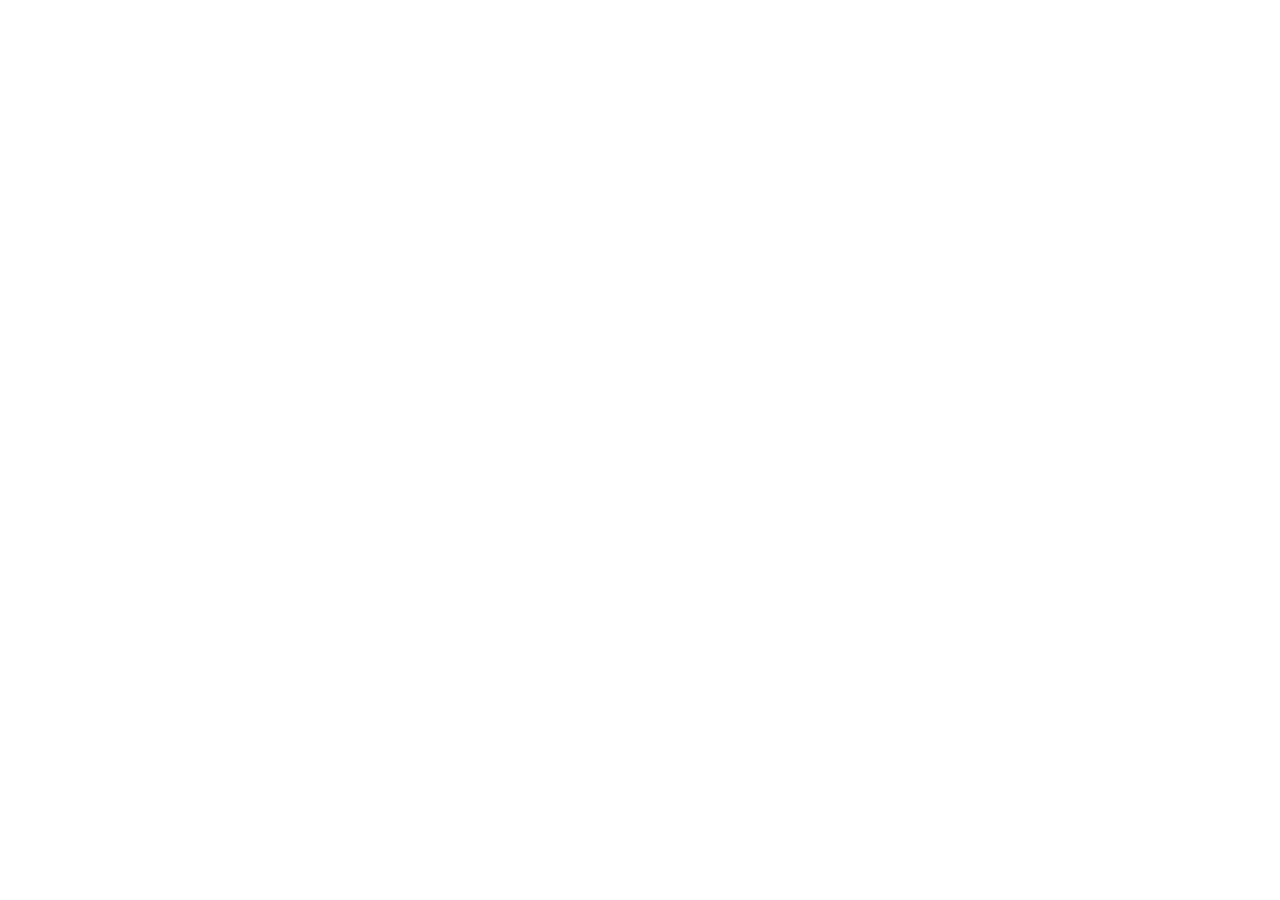
==== scenario_builder/index.html @ 8b06dfee "VIS 2" ====
<!-- VIS 1: Simulated Response Time  -->
<!DOCTYPE html>
<html lang="en">
<head>
    <meta charset="UTF-8">
    <meta name="viewport" content="width=device-width, initial-scale=1.0">
    <title>Scenario Builder</title>
</head>
<body>
    
</body>
</html>
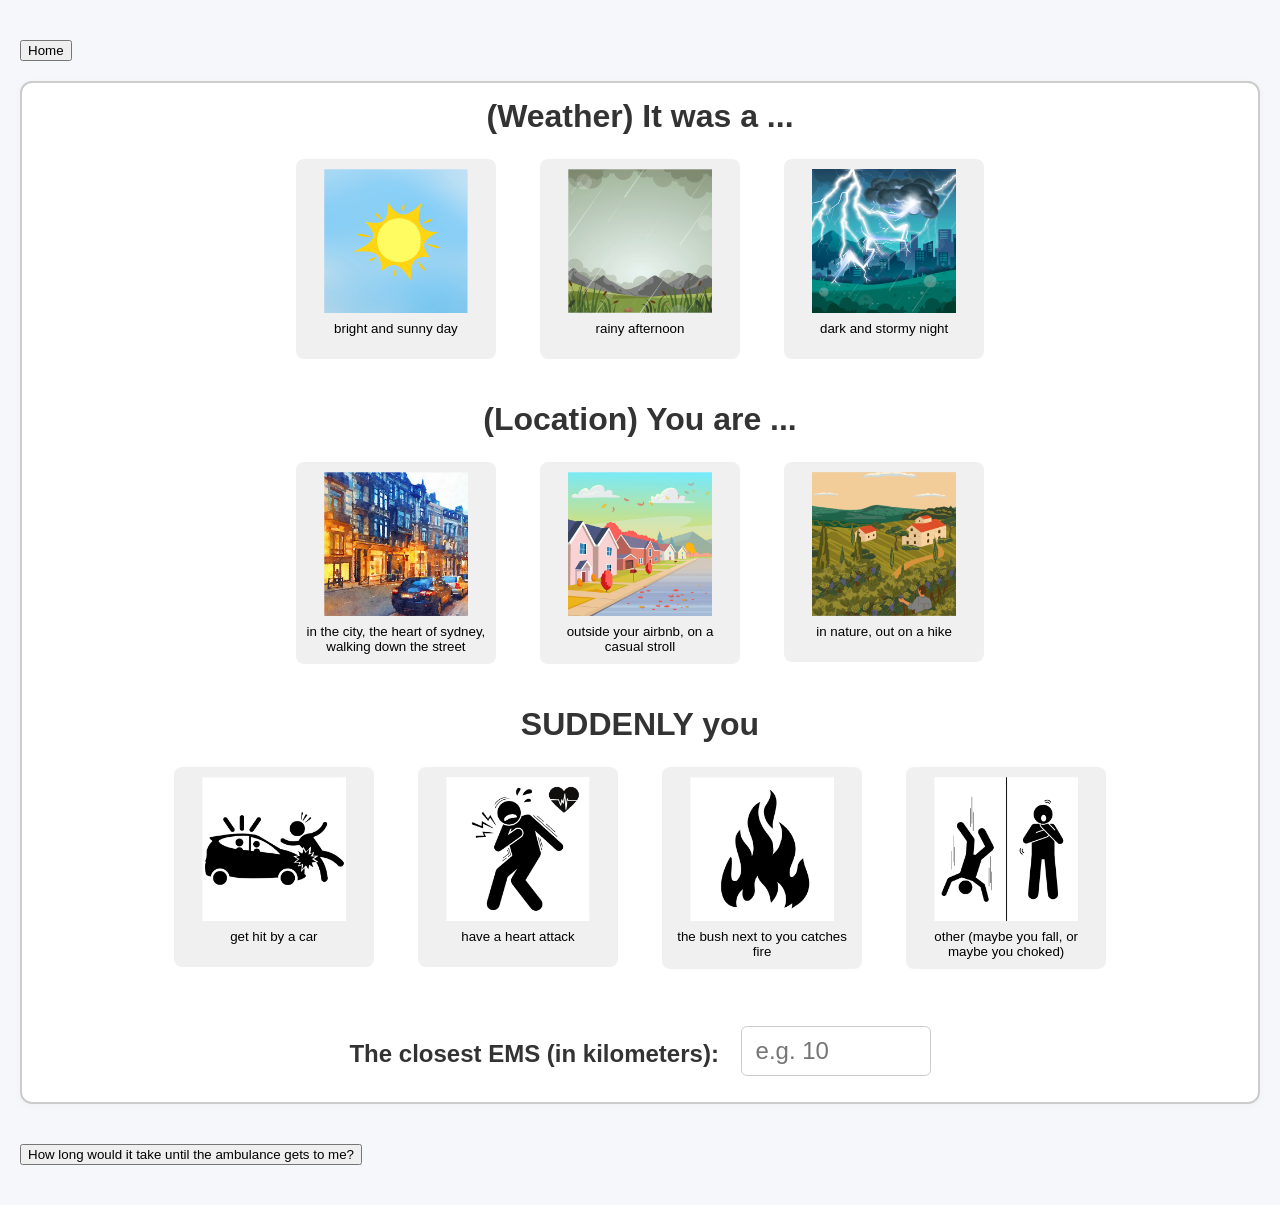
==== commit 9ef2aa8e: "added a new page for scenario builder" ====
--- a/scenario_builder/index.html
+++ b/scenario_builder/index.html
@@ -4,9 +4,66 @@
 <head>
     <meta charset="UTF-8">
     <meta name="viewport" content="width=device-width, initial-scale=1.0">
+    <link rel="stylesheet" href="scenario_builder.css" />
+    <link rel="icon" href="../assets/favicon.svg" type="image/svg+xml" />
+    <script src="https://d3js.org/d3.v7.min.js"></script>
     <title>Scenario Builder</title>
 </head>
 <body>
+    <!-- HOME button -->
+    <button id="home" onclick="location.href='../index.html'">
+        Home
+    </button>
+
+    <!-- Scenario Building Begins -->
+    <div id="buttons-numbers">
+        <div id="scenario-container"></div>
+        <!-- Distance Input Field -->
+        <div id="distance-input-wrapper">
+            <label for="distance-input">
+                The closest EMS (in kilometers):
+            </label>
+            <input 
+                type="number" 
+                id="distance-input" 
+                placeholder="e.g. 10" 
+                min="1" 
+                max="50"
+            >
+        </div>
+    </div>
+    
+
+    <div class="plot-button">
+        <button id="plot">
+            How long would it take until the ambulance gets to me?
+        </button>
+    </div>
+    
+    <div id="warning"></div>
+
+    <div id="chart">
+        <div id="scatterplot-options">
+            <div id="toggles-wrapper" class="toggles-wrapper"></div>
+    
+            <div id="distance-input-slider">
+                <label for="distance-input">
+                    Distance from incident (in kilometers):
+                    <span id="distance-value">25</span> km
+                </label>
+                <input 
+                    type="range" 
+                    id="distance-input" 
+                    min="1" 
+                    max="50"
+                >
+            </div>
+        </div>
+        <svg></svg>
+    </div>
+    
+    
+    <script src="simulation.js"></script>
     
 </body>
 </html>
--- a/scenario_builder/scenario_builder.css
+++ b/scenario_builder/scenario_builder.css
@@ -0,0 +1,202 @@
+/* General Page Style */
+body {
+    font-family: Arial, sans-serif;
+    background-color: #f5f7fa;
+    margin: 0;
+    padding: 40px 20px;
+    color: #333;
+}
+
+/* BUTTONS */
+#buttons-numbers {
+    border: 2px solid #ccc; /* Gray border */
+    border-radius: 12px;
+    padding: 10px;
+    margin: 20px 0 40px 0; /* top: 20px, bottom: 40px */
+    background-color: #ffffff;
+    box-shadow: 0 2px 8px rgba(0, 0, 0, 0.03);
+}
+
+.scenario-button {
+    text-align: center;
+    margin: 0px 0 20px 0; /* top: 20px, bottom: 40px */
+    padding: 5px;
+    background-color: #ffffff;
+}
+.scenario-button h3 {
+    margin: 0px 0 12px 0; /* top: 8px, bottom: 12px */
+    font-size: 200%;
+}
+.button-wrapper {
+    display: inline-block;
+    padding: 1%;
+    margin: 0 10px;
+}
+.button-wrapper button {
+    display: flex;
+    flex-direction: column;
+    align-items: center;
+    border: none;
+    background-color: #f0f0f0;
+    padding: 10px;
+    border-radius: 8px;
+    cursor: pointer;
+    width: 200px; /* fixed width for consistency */
+    aspect-ratio: 1 / 1; /* match width for square shape */
+    transition: transform 0.2s ease, background-color 0.2s ease, border 0.2s ease;
+    box-sizing: border-box; /* ensures padding doesn't exceed size */
+}
+.button-wrapper button.selected {
+    border: 1.5px solid #cb6767;
+    box-shadow: 0 0 8px #cb6767;
+}
+.button-wrapper button:hover {
+    background-color: #cb6767;
+    transform: scale(1.1);
+    transition: transform 0.2s ease, background-color 0.2s ease;
+}
+.button-wrapper button img {
+    width: 80%;
+    aspect-ratio: 1 / 1;
+    object-fit: cover; /* ensures square shape */
+    margin-bottom: 8px;
+}
+
+/* DISTANCE INPUT */
+#distance-input-wrapper {
+    text-align: center;
+    margin-top: 30px;
+    padding: 10px;
+    background-color: #ffffff;
+}
+#distance-input-wrapper label {
+    font-size: 1.5rem;   /* bigger label text */
+    margin-right: 15px;
+    font-weight: bold;
+    vertical-align: middle;
+}
+#distance-input-wrapper input {
+    padding: 10px 14px;     /* bigger padding for bigger input */
+    border-radius: 6px;
+    border: 1.5px solid #ccc;
+    width: 160px;           /* wider input */
+    font-size: 1.5rem;      /* bigger input text */
+    vertical-align: middle;
+}
+
+/* PLOT button */
+.plot-buttons {
+    display: flex;
+    justify-content: center;
+    margin: 2rem 0;
+}
+.plot-buttons button#plot {
+    width: 80%;
+    padding: 1rem 2rem;
+    background-color: white; /* lighter than #cb6767 */
+    color: black;
+    border: 2px solid #ccc;
+    border-radius: 8px;
+    font-size: 1.2rem;
+    cursor: pointer;
+    transition: background-color 0.3s ease, transform 0.3s ease;
+}
+.plot-buttons button#plot:hover {
+    background-color: #cb6767;
+    transform: scale(1.05);
+}
+
+/* Warning */
+#warning {
+    display: none; /* update to flex with js*/
+    justify-content: center;
+    align-items: center;
+    margin: 20px auto;
+    padding: 15px 20px;
+    max-width: 600px;
+    font-size: 1.2rem;
+    font-weight: 500;
+    border: 2px solid #cb6767;
+    background-color: #ffe6e6;
+    color: #cb0000;
+    border-radius: 8px;
+    text-align: center;
+}
+
+/* CHART */
+#chart {
+    display: none; /* WILL UPDATE TO FLEX USING JS */
+    flex-direction: column;
+    justify-content: center;
+    align-items: center;
+    width: 100%;
+    margin-top: 30px;
+    border: 2px solid #cb6767; /* Red border around everything */
+    border-radius: 12px;
+}
+
+/* One big box for toggles + slider */
+#scatterplot-options {
+    display: flex;
+    flex-direction: column;
+    gap: 20px;
+    padding: 20px;
+    max-width: 900px;
+    width: 100%;
+}
+
+/* toggles inside */
+.toggles-wrapper {
+    display: flex;
+    flex-wrap: wrap;
+    justify-content: space-between;
+    gap: 20px;
+    padding: 10px;
+    border-radius: 8px;
+    background-color: #f9f9f9;
+}
+
+/* individual toggle container */
+.toggle-container {
+    flex: 1;
+    min-width: 150px;
+    max-width: 300px;
+    display: flex;
+    flex-direction: column;
+    align-items: flex-start;
+    font-size: 1.1rem;
+}
+
+.toggle-container select {
+    width: 100%;
+    font-size: 1rem;
+    padding: 6px 10px;
+    border-radius: 6px;
+    margin-top: 5px;
+}
+
+/* Slider styling */
+#distance-input-slider {
+    display: flex;
+    flex-direction: column;
+    align-items: flex-start;
+    padding: 10px;
+    background-color: #f9f9f9;
+    border-radius: 8px;
+}
+
+#distance-input-slider label {
+    font-size: 1rem;
+    margin-bottom: 10px;
+    font-weight: 500;
+}
+
+#distance-input {
+    width: 100%;
+    margin-bottom: 6px;
+}
+
+#distance-value {
+    font-weight: bold;
+    color: #cb6767;
+}
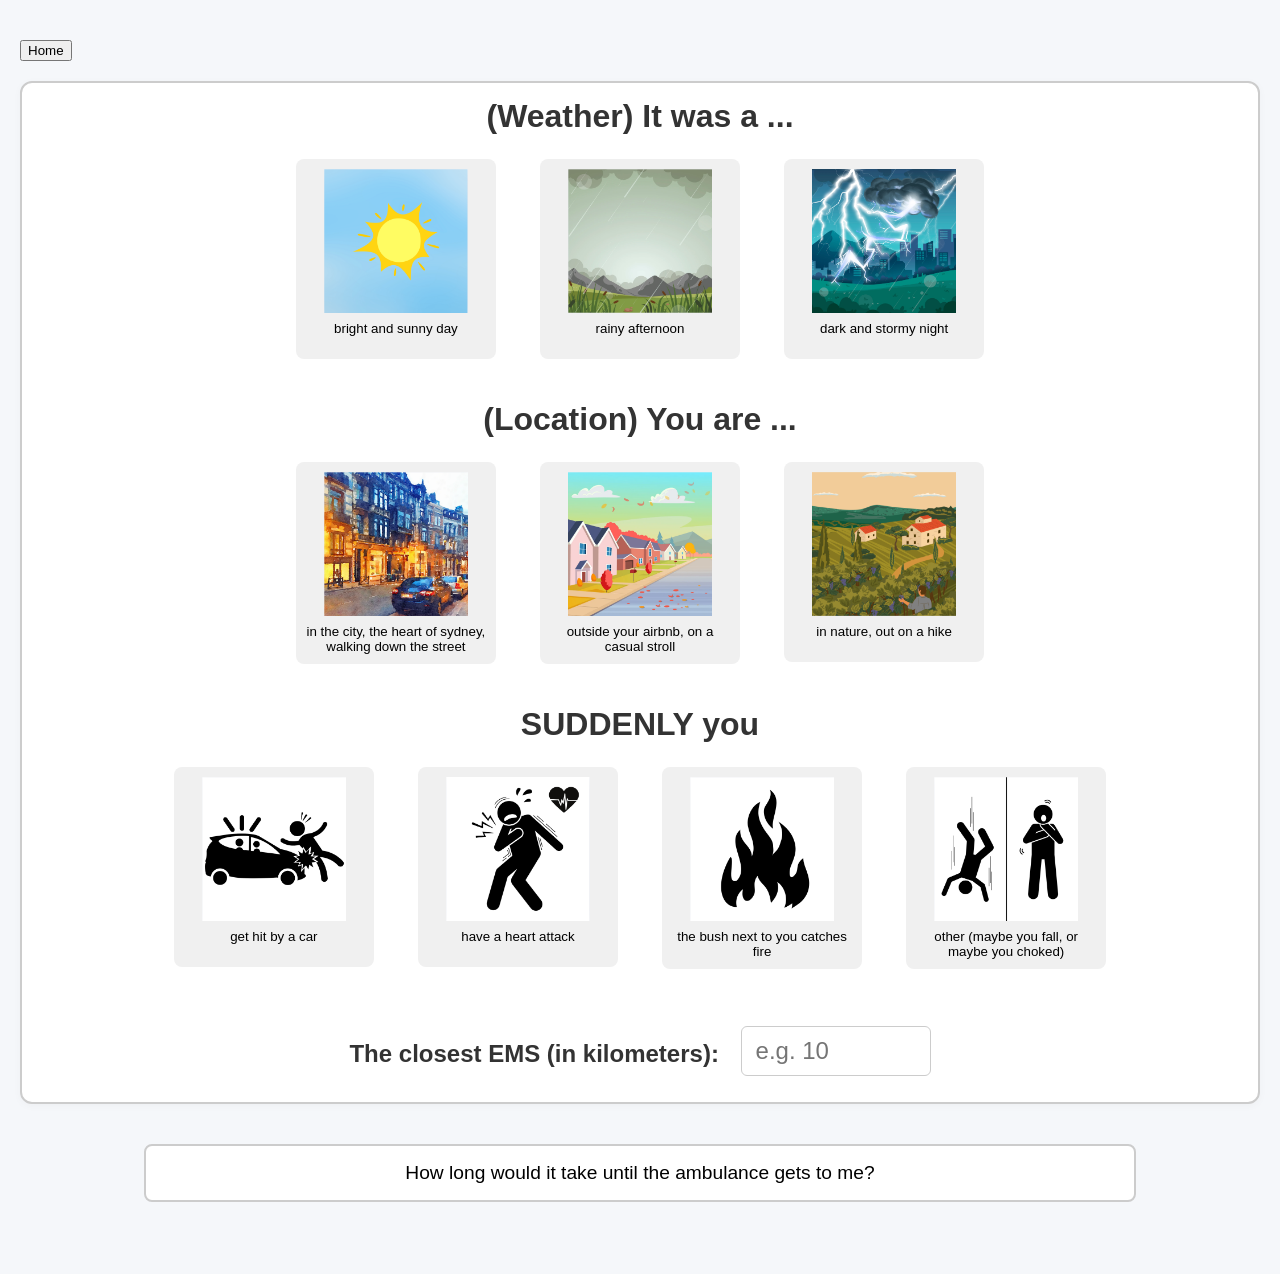
==== commit 77d4aa74: "added backing to prediction label, added short conclusion in html" ====
--- a/scenario_builder/index.html
+++ b/scenario_builder/index.html
@@ -27,7 +27,7 @@
                 type="number" 
                 id="distance-input" 
                 placeholder="e.g. 10" 
-                min="1" 
+                min="5" 
                 max="50"
             >
         </div>
@@ -54,12 +54,14 @@
                 <input 
                     type="range" 
                     id="distance-input" 
-                    min="1" 
+                    min="5" 
                     max="50"
                 >
             </div>
         </div>
-        <svg></svg>
+        <svg id="scatterplot"></svg>
+        <p>It seems like no matter what options we chose the scatter plot shows a very uniform relationship between 
+            the distance response time.</p>
     </div>
     
     
--- a/scenario_builder/scenario_builder.css
+++ b/scenario_builder/scenario_builder.css
@@ -85,12 +85,12 @@
 }
 
 /* PLOT button */
-.plot-buttons {
+.plot-button {
     display: flex;
     justify-content: center;
     margin: 2rem 0;
 }
-.plot-buttons button#plot {
+.plot-button button#plot {
     width: 80%;
     padding: 1rem 2rem;
     background-color: white; /* lighter than #cb6767 */
@@ -101,7 +101,7 @@
     cursor: pointer;
     transition: background-color 0.3s ease, transform 0.3s ease;
 }
-.plot-buttons button#plot:hover {
+.plot-button button#plot:hover {
     background-color: #cb6767;
     transform: scale(1.05);
 }
@@ -123,18 +123,6 @@
     text-align: center;
 }
 
-/* CHART */
-#chart {
-    display: none; /* WILL UPDATE TO FLEX USING JS */
-    flex-direction: column;
-    justify-content: center;
-    align-items: center;
-    width: 100%;
-    margin-top: 30px;
-    border: 2px solid #cb6767; /* Red border around everything */
-    border-radius: 12px;
-}
-
 /* One big box for toggles + slider */
 #scatterplot-options {
     display: flex;
@@ -200,3 +188,59 @@
     font-weight: bold;
     color: #cb6767;
 }
+
+/* CHART */
+#chart {
+    display: none; /* WILL UPDATE TO FLEX USING JS */
+    flex-direction: column;
+    justify-content: center;
+    align-items: center;
+    width: 100%;
+    margin-top: 30px;
+    border: 2px solid #cb6767; /* Red border around everything */
+    border-radius: 12px;
+}
+/* General SVG text styling */
+.chart text {
+    font-family: sans-serif;
+    font-size: 12px;
+}
+
+/* Axis labels */
+.axis-label {
+    text-anchor: middle;
+    font-size: 14px;
+    fill: #333;
+}
+
+/* Scatter dots */
+.scatter-dot {
+    fill: #1f77b4;
+    opacity: 0.7;
+}
+
+/* Regression line */
+.regression-line {
+    fill: none;
+    stroke: red;
+    stroke-width: 2;
+}
+
+/* Predicted point */
+.predicted-dot {
+    fill: red;
+}
+
+/* Prediction label */
+#predictedTime {
+    fill: red;
+    font-size: 100%;
+    font-weight: bold;
+}
+
+.predicted-bg {
+    fill: white;
+    opacity: 0.7;
+    border: 1px solid #ccc;
+    rx: 4; /* Optional: rounded corners */
+}
